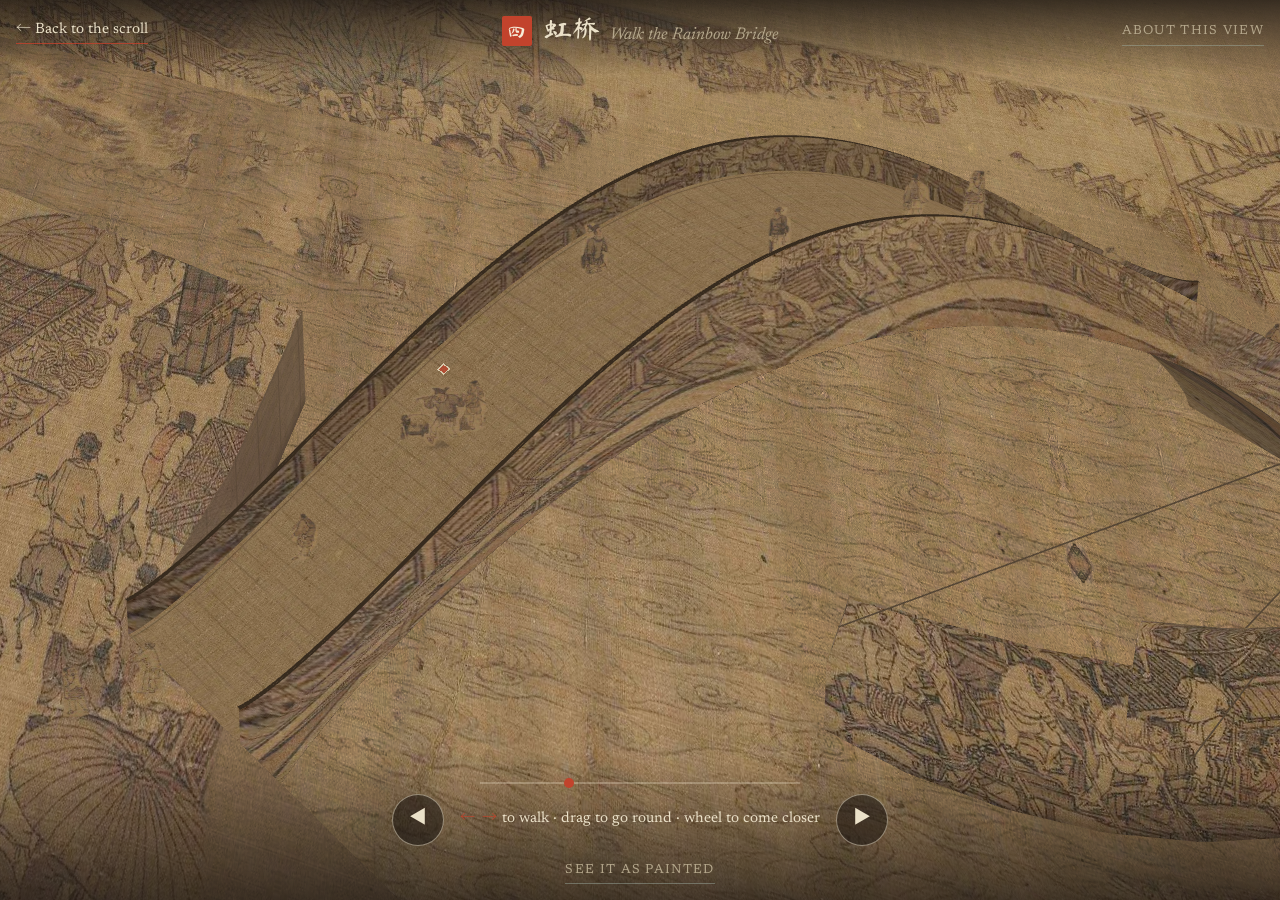
==== world.html @ d1f9a988 "Rebuild the Rainbow Bridge scene as a 3D world you can walk round The paper-theatre view stood flat " ====
<!doctype html>
<html lang="en">
<head>
<meta charset="utf-8">
<meta name="viewport" content="width=device-width, initial-scale=1, viewport-fit=cover">
<title>虹桥 · Walk the Rainbow Bridge</title>
<meta name="claude:viewport-fit-sides" content="cover">
<meta name="description" content="The Rainbow Bridge from Along the River During the Qingming Festival, rebuilt in 3D from the painting: walk a porter across it and go all the way round.">
<link rel="preconnect" href="https://fonts.googleapis.com">
<link rel="preconnect" href="https://fonts.gstatic.com" crossorigin>
<link rel="stylesheet" href="https://fonts.googleapis.com/css2?family=Ma+Shan+Zheng&family=Newsreader:ital,opsz,wght@0,6..72,400;0,6..72,500;1,6..72,400&family=Noto+Serif+SC:wght@400;600&display=swap">
<link rel="stylesheet" href="world.css">
</head>
<body>
<canvas id="gl" role="img" aria-label="The Rainbow Bridge from Along the River During the Qingming Festival, rebuilt in 3D, with a porter you can walk across it and a camera that goes all the way round"></canvas>

<header id="top">
  <a class="back" href="index.html#bridge">← Back to the scroll</a>
  <div class="title">
    <span class="seal" lang="zh-Hans">四</span>
    <h1><span class="zh" lang="zh-Hans">虹桥</span><span class="en">Walk the Rainbow Bridge</span></h1>
  </div>
  <button type="button" class="link" id="about-btn" aria-expanded="false" aria-controls="about">About this view</button>
</header>

<section id="about" hidden>
  <p>The river and its banks are the painting itself, laid back down on the ground it shows: from the painter’s own
    direction they line up with the scroll exactly. The bridge is rebuilt as a simple arch and dressed in the painted
    bridge’s own railing and timbers, so you can walk round it and under it.</p>
  <p>The painting only ever shows one side of things. The bridge’s far side wears its near side, as a symmetric bridge
    would; where the painting is hidden behind something, the gap is filled with its own blank water and silk.</p>
  <p>Your walker is a porter with two baskets on a shoulder pole, borrowed from the street outside Dr. Zhao’s shop near
    the end of the scroll. He always turns to face you, like a paper cut-out.</p>
</section>

<footer id="controls">
  <div class="where" id="where" aria-hidden="true"><span></span></div>
  <div class="row">
    <button type="button" class="walk" id="walk-left" aria-label="Walk left">◀</button>
    <p class="hint"><span class="desk"><span class="keys">← →</span> to walk · drag to go round · wheel to come closer</span><span class="touch">Hold ◀ or ▶ to walk · drag to go round · pinch to come closer</span></p>
    <button type="button" class="walk" id="walk-right" aria-label="Walk right">▶</button>
  </div>
  <button type="button" class="link" id="flat">See it as painted</button>
</footer>

<div id="loader" role="status"><span class="seal" lang="zh-Hans">桥</span><p>Raising the bridge out of the painting…</p></div>
<noscript><p class="noscript">This view needs JavaScript and WebGL 2.</p></noscript>
<script type="module" src="src/world.js"></script>
</body>
</html>
---- world.css ----
/* The paper-theatre view shares the scroll page's palette: a dark lacquered table, text in the colour of old silk,
   cinnabar for seals. The painting fills the screen; a header and a control strip float over it. */
:root {
  color-scheme: dark;
  --table: #1a1511;
  --table-rgb: 26, 21, 17;
  --silk: #ebe1c9;
  --silk-dim: #b4a78c;
  --cinnabar: #c2432c;
  --seal-text: #f7ecd8;
  --celadon: #9fb1a7;
  --f-brush: 'Ma Shan Zheng', 'STKaiti', 'KaiTi', 'Kaiti SC', serif;
  --f-text: 'Newsreader', 'Iowan Old Style', 'Palatino Linotype', Palatino, Georgia, 'Noto Serif SC', serif;
  --gut-l: max(16px, env(safe-area-inset-left, 0px));
  --gut-r: max(16px, env(safe-area-inset-right, 0px));
}
html, body { height: 100%; }
body { margin: 0; overflow: hidden; background: var(--table); color: var(--silk); font: 400 16px/1.5 var(--f-text); -webkit-font-smoothing: antialiased; }
button { font: inherit; color: inherit; }
:focus-visible { outline: 2px solid var(--celadon); outline-offset: 3px; }
#gl { position: fixed; inset: 0; width: 100%; height: 100%; display: block; touch-action: none; cursor: grab; }
#gl:active { cursor: grabbing; }
.seal { display: inline-grid; place-items: center; background: var(--cinnabar); color: var(--seal-text); font-family: var(--f-brush); line-height: 1; border-radius: 2px; }
.link {
  background: none; border: 0; padding: 4px 0; cursor: pointer; font-size: 13px; letter-spacing: .1em; text-transform: uppercase;
  color: var(--silk-dim); border-bottom: 1px solid rgba(159, 177, 167, .45);
}
.link:hover { color: var(--silk); }

#top {
  position: fixed; top: 0; left: 0; right: 0; z-index: 2; display: grid; grid-template-columns: 1fr auto 1fr; align-items: center; gap: 12px;
  padding: calc(14px + env(safe-area-inset-top, 0px)) var(--gut-r) 26px var(--gut-l);
  background: linear-gradient(rgba(var(--table-rgb), .78), rgba(var(--table-rgb), 0));
}
.back { justify-self: start; color: var(--silk); text-decoration: none; font-size: 15px; border-bottom: 1px solid rgba(194, 67, 44, .8); padding-bottom: 2px; }
.title { display: flex; align-items: center; gap: 12px; }
.title .seal { width: 30px; height: 30px; font-size: 19px; }
h1 { margin: 0; display: flex; align-items: baseline; gap: 10px; font-weight: 400; }
h1 .zh { font-family: var(--f-brush); font-size: 28px; line-height: 1; }
h1 .en { font-style: italic; font-size: 17px; color: var(--silk-dim); }
#about-btn { justify-self: end; }
#about {
  position: fixed; z-index: 2; top: calc(68px + env(safe-area-inset-top, 0px)); right: var(--gut-r); width: min(380px, calc(100vw - 32px));
  box-sizing: border-box; padding: 16px 18px; background: rgba(var(--table-rgb), .92); border: 1px solid rgba(159, 177, 167, .35); border-radius: 3px;
  font-size: 15px; line-height: 1.5;
}
#about p { margin: 0 0 .7em; }
#about p:last-child { margin: 0; color: var(--silk-dim); }

#controls {
  position: fixed; left: 0; right: 0; bottom: 0; z-index: 2; display: grid; justify-items: center; gap: 10px;
  padding: 30px var(--gut-r) calc(16px + env(safe-area-inset-bottom, 0px)) var(--gut-l);
  background: linear-gradient(rgba(var(--table-rgb), 0), rgba(var(--table-rgb), .7));
}
#controls .row { display: flex; align-items: center; gap: 16px; }
.walk {
  width: 52px; height: 52px; border-radius: 50%; border: 1px solid rgba(235, 225, 201, .5); background: rgba(var(--table-rgb), .55);
  font-size: 18px; cursor: pointer; touch-action: none; user-select: none; -webkit-user-select: none;
}
.walk:active { background: var(--cinnabar); border-color: var(--cinnabar); }
.hint { margin: 0; font-size: 15px; text-align: center; color: var(--silk); }
.hint .keys { color: var(--cinnabar); letter-spacing: .1em; }
.hint .touch { display: none; }
@media (pointer: coarse) { .hint .desk { display: none; } .hint .touch { display: inline; } }
.where { position: relative; width: min(320px, 70vw); height: 2px; background: rgba(235, 225, 201, .3); }
.where span { position: absolute; top: -4px; left: var(--at, 50%); width: 10px; height: 10px; margin-left: -5px; border-radius: 50%; background: var(--cinnabar); }
body.flat .where, body.flat #controls .row { opacity: .35; }

#loader { position: fixed; inset: 0; z-index: 10; display: grid; place-content: center; justify-items: center; gap: 14px; background: var(--table); transition: opacity .8s, visibility .8s; text-align: center; padding-inline: var(--gut-l) var(--gut-r); }
#loader .seal { width: 52px; height: 52px; font-size: 34px; animation: breathe 1.8s ease-in-out infinite; }
#loader p { margin: 0; color: var(--silk-dim); font-style: italic; max-width: 26em; }
body.ready #loader { opacity: 0; visibility: hidden; }
@keyframes breathe { 50% { opacity: .55; } }
.noscript { position: fixed; inset: 40% 0 auto; text-align: center; }

@media (max-width: 640px) {
  #top { grid-template-columns: 1fr auto; row-gap: 6px; }
  .title { grid-column: 1 / -1; grid-row: 2; }
  #about-btn { grid-row: 1; grid-column: 2; }
  h1 .zh { font-size: 24px; }
  h1 .en { font-size: 15px; }
  .hint { font-size: 13.5px; max-width: 13em; }
  #about { top: calc(96px + env(safe-area-inset-top, 0px)); }
}
@media (prefers-reduced-motion: reduce) { #loader .seal { animation: none; } }
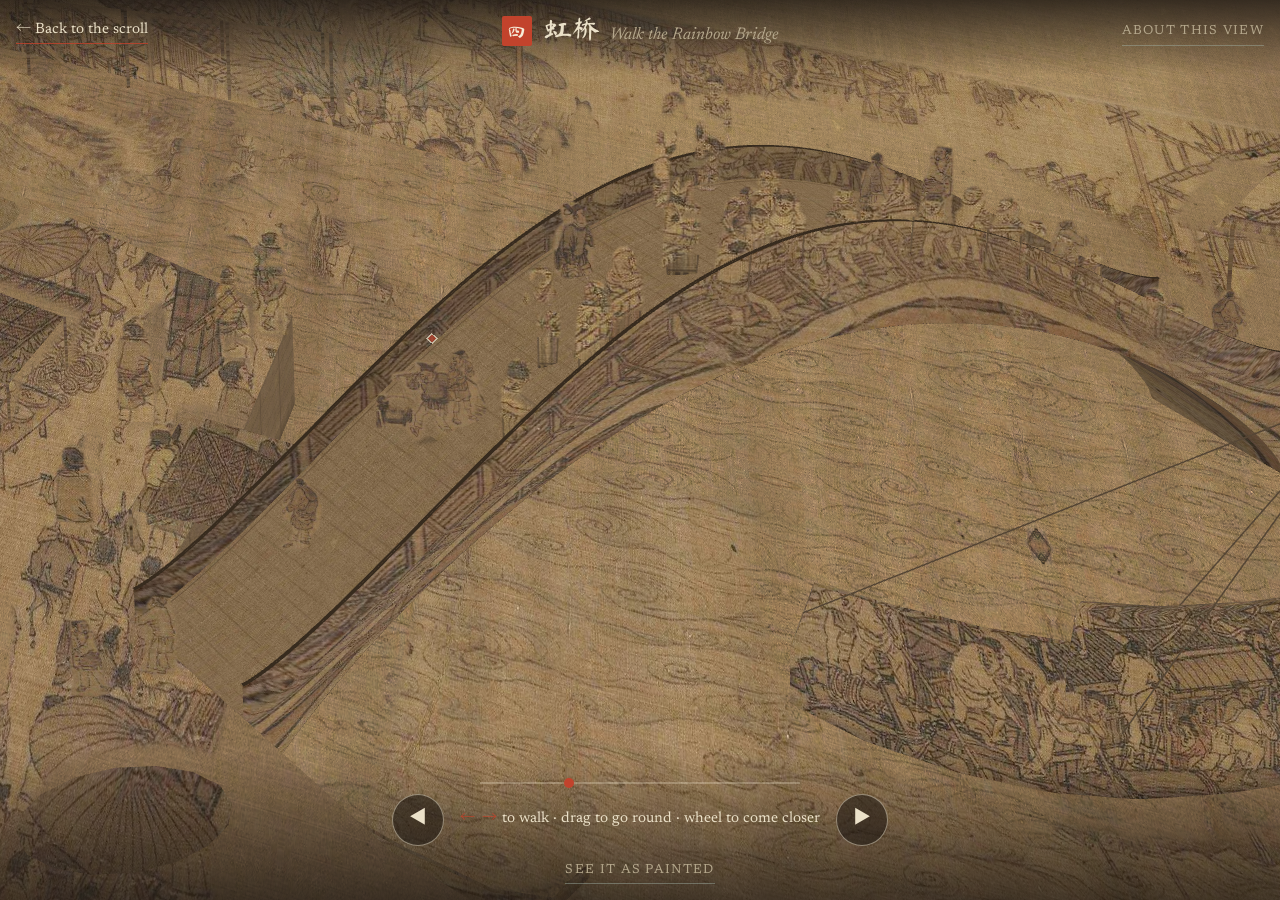
==== commit f7d44dab: "Fill the 3D bridge scene with the painting's own people, houses and boats The painted crowd on the b" ====
--- a/world.html
+++ b/world.html
@@ -25,12 +25,14 @@
 
 <section id="about" hidden>
   <p>The river and its banks are the painting itself, laid back down on the ground it shows: from the painter’s own
-    direction they line up with the scroll exactly. The bridge is rebuilt as a simple arch and dressed in the painted
-    bridge’s own railing and timbers, so you can walk round it and under it.</p>
-  <p>The painting only ever shows one side of things. The bridge’s far side wears its near side, as a symmetric bridge
-    would; where the painting is hidden behind something, the gap is filled with its own blank water and silk.</p>
+    direction they line up with the scroll exactly. The bridge, the boats, the houses, sheds, stalls and umbrellas are
+    rebuilt as simple models dressed in their own painted timbers and roofs, so you can walk round them.</p>
+  <p>The people are the painting’s own: the crowd on the bridge, the porters on the boat and the street at the bridge’s
+    foot, each cut out of the scroll and stood up where they are painted, and the willows beside them. The painting only
+    ever shows one side of things, so a model’s far side wears its near side, mirrored, and where the painting is hidden
+    behind something the gap is filled with its own blank water and silk.</p>
   <p>Your walker is a porter with two baskets on a shoulder pole, borrowed from the street outside Dr. Zhao’s shop near
-    the end of the scroll. He always turns to face you, like a paper cut-out.</p>
+    the end of the scroll. He, and everyone else, turns to face you like a paper cut-out.</p>
 </section>
 
 <footer id="controls">
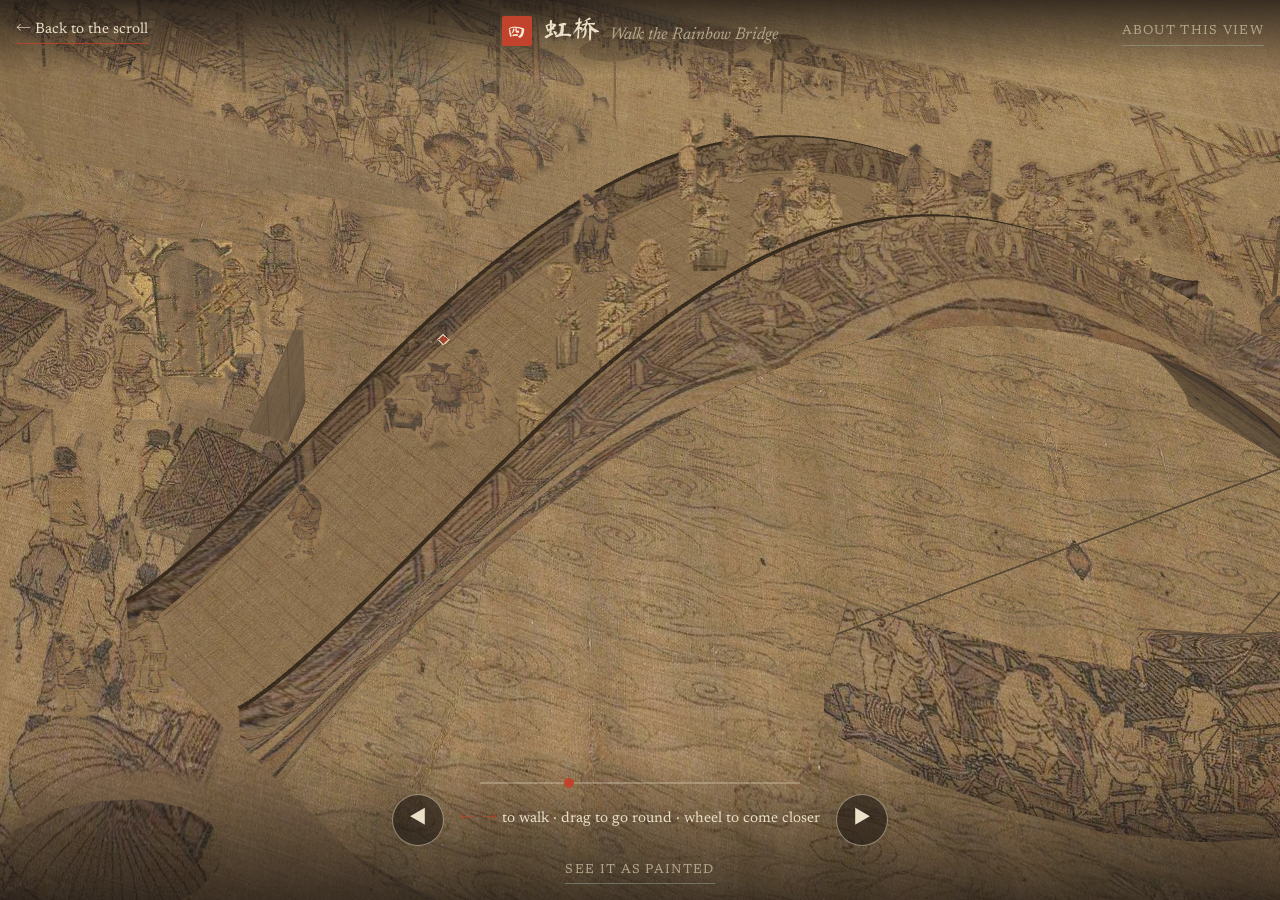
==== commit 524e5b3b: "Widen the 3D bridge scene and fill both banks The scene now runs from the wine shop west of the brid" ====
--- a/world.html
+++ b/world.html
@@ -25,10 +25,12 @@
 
 <section id="about" hidden>
   <p>The river and its banks are the painting itself, laid back down on the ground it shows: from the painter’s own
-    direction they line up with the scroll exactly. The bridge, the boats, the houses, sheds, stalls and umbrellas are
-    rebuilt as simple models dressed in their own painted timbers and roofs, so you can walk round them.</p>
-  <p>The people are the painting’s own: the crowd on the bridge, the porters on the boat and the street at the bridge’s
-    foot, each cut out of the scroll and stood up where they are painted, and the willows beside them. The painting only
+    direction they line up with the scroll exactly. The bridge, the boats, the halls, houses, sheds, stalls, tables and
+    umbrellas along both banks are rebuilt as simple models dressed in their own painted timbers and roofs, so you can
+    walk round them.</p>
+  <p>The people are the painting’s own: the crowd on the bridge, the street at the bridge’s foot, the porters on a boat
+    and the trackers hauling another, each cut out of the scroll and stood up where they are painted, with the carts,
+    horses, donkeys and willows beside them. The painting only
     ever shows one side of things, so a model’s far side wears its near side, mirrored, and where the painting is hidden
     behind something the gap is filled with its own blank water and silk.</p>
   <p>Your walker is a porter with two baskets on a shoulder pole, borrowed from the street outside Dr. Zhao’s shop near
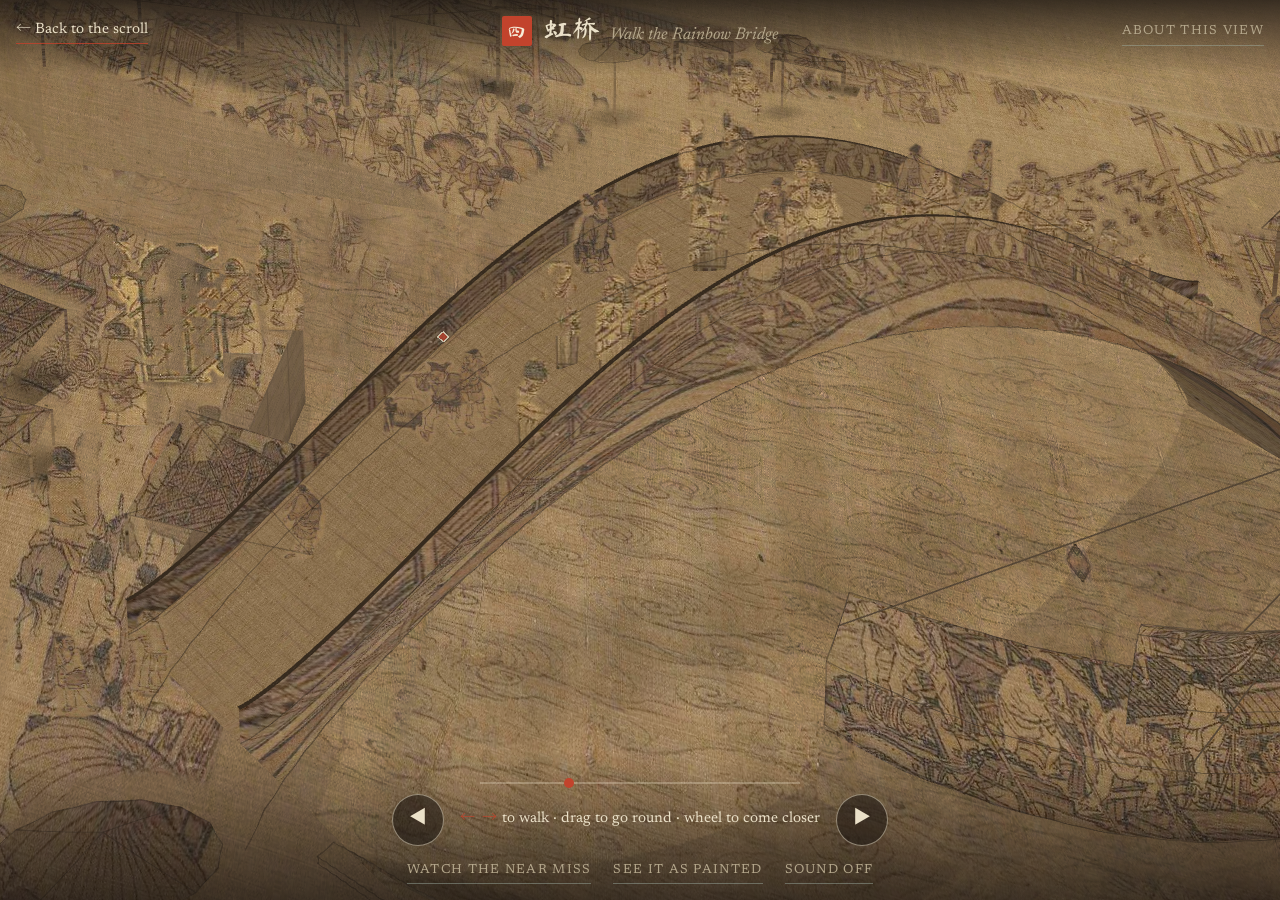
==== commit 7fa914be: "Bring the 3D bridge scene to life: the near miss, walkers, reflections, sound, notes - The near miss" ====
--- a/world.html
+++ b/world.html
@@ -35,6 +35,8 @@
     behind something the gap is filled with its own blank water and silk.</p>
   <p>Your walker is a porter with two baskets on a shoulder pole, borrowed from the street outside Dr. Zhao’s shop near
     the end of the scroll. He, and everyone else, turns to face you like a paper cut-out.</p>
+  <p>The near miss is staged from what the painting shows at its moment; how it got there is imagined. The sounds are
+    synthesized, not recorded. The notes quote Meng Yuanlao’s memoir of Kaifeng, 东京梦华录 (1147).</p>
 </section>
 
 <footer id="controls">
@@ -44,8 +46,19 @@
     <p class="hint"><span class="desk"><span class="keys">← →</span> to walk · drag to go round · wheel to come closer</span><span class="touch">Hold ◀ or ▶ to walk · drag to go round · pinch to come closer</span></p>
     <button type="button" class="walk" id="walk-right" aria-label="Walk right">▶</button>
   </div>
-  <button type="button" class="link" id="flat">See it as painted</button>
+  <div class="links"><button type="button" class="link" id="watch"><span class="long">Watch the near miss</span><span class="short">Near miss</span></button><button type="button" class="link" id="flat">See it as painted</button><button type="button" class="link" id="sound" aria-pressed="false">Sound off</button></div>
 </footer>
+
+<p id="caption" aria-live="polite"></p>
+
+<div id="pois" aria-label="Points of interest"></div>
+<aside id="note" hidden role="dialog" aria-labelledby="note-title">
+  <button type="button" id="note-close" class="close" aria-label="Close the note">×</button>
+  <p class="kicker"><span class="seal" id="note-num" lang="zh-Hans"></span><span class="zh" id="note-zh" lang="zh-Hans"></span></p>
+  <h2 id="note-title"></h2>
+  <p id="note-body"></p>
+  <div class="act" id="note-act"></div>
+</aside>
 
 <div id="loader" role="status"><span class="seal" lang="zh-Hans">桥</span><p>Raising the bridge out of the painting…</p></div>
 <noscript><p class="noscript">This view needs JavaScript and WebGL 2.</p></noscript>
--- a/world.css
+++ b/world.css
@@ -83,3 +83,48 @@
   #about { top: calc(96px + env(safe-area-inset-top, 0px)); }
 }
 @media (prefers-reduced-motion: reduce) { #loader .seal { animation: none; } }
+
+#controls .links { display: flex; gap: 22px; }
+#controls .links .link { white-space: nowrap; }
+#watch .short { display: none; }
+@media (max-width: 640px) {
+  #controls .links { gap: 16px; }
+  #controls .links .link { font-size: 12px; letter-spacing: .08em; }
+  #watch .long { display: none; } #watch .short { display: inline; }
+}
+#caption {
+  position: fixed; z-index: 2; left: 50%; bottom: calc(150px + env(safe-area-inset-bottom, 0px)); transform: translateX(-50%);
+  width: min(560px, calc(100vw - 32px)); margin: 0; text-align: center; font-style: italic; font-size: 19px; line-height: 1.4;
+  color: var(--silk); text-shadow: 0 1px 2px rgba(var(--table-rgb), .9), 0 0 14px rgba(var(--table-rgb), .8);
+  opacity: 0; transition: opacity .6s; pointer-events: none;
+}
+#caption.on { opacity: 1; }
+@media (max-width: 640px) { #caption { font-size: 16.5px; bottom: calc(160px + env(safe-area-inset-bottom, 0px)); } }
+
+#pois { position: fixed; inset: 0; z-index: 1; pointer-events: none; }
+.poi {
+  position: absolute; left: 0; top: 0; display: flex; align-items: center; gap: 7px; margin: -13px 0 0 -13px; padding: 0; border: 0; background: none;
+  cursor: pointer; pointer-events: auto; transition: opacity .3s; will-change: transform;
+}
+.poi .seal { width: 26px; height: 26px; font-size: 16px; box-shadow: 0 0 0 2px rgba(235, 225, 201, .55), 0 2px 8px rgba(var(--table-rgb), .5); }
+.poi .lbl {
+  font-size: 14px; font-style: italic; color: var(--silk); white-space: nowrap;
+  text-shadow: 0 1px 2px rgba(var(--table-rgb), .95), 0 0 10px rgba(var(--table-rgb), .8);
+}
+.poi[hidden] { display: none; }
+.poi:hover .seal, .poi:focus-visible .seal { box-shadow: 0 0 0 2px var(--silk), 0 2px 10px rgba(var(--table-rgb), .6); }
+@media (max-width: 640px) { .poi .lbl { display: none; } .poi:focus-visible .lbl { display: inline; } }
+#note {
+  position: fixed; z-index: 3; right: var(--gut-r); top: calc(78px + env(safe-area-inset-top, 0px)); width: min(380px, calc(100vw - 32px));
+  box-sizing: border-box; padding: 18px 20px 16px; background: rgba(var(--table-rgb), .93); border: 1px solid rgba(159, 177, 167, .35); border-radius: 3px;
+}
+#note .kicker { display: flex; align-items: center; gap: 10px; margin: 0 0 8px; }
+#note .kicker .seal { width: 26px; height: 26px; font-size: 16px; }
+#note .kicker .zh { font-family: var(--f-brush); font-size: 22px; line-height: 1; }
+#note h2 { margin: 0 0 8px; font-weight: 500; font-size: 20px; }
+#note p { margin: 0 0 12px; font-size: 15.5px; line-height: 1.5; }
+#note .act { display: flex; flex-wrap: wrap; gap: 18px; }
+#note a.link { text-decoration: none; }
+#note .close { position: absolute; top: 8px; right: 10px; border: 0; background: none; color: var(--silk-dim); font-size: 24px; line-height: 1; cursor: pointer; padding: 4px; }
+#note .close:hover { color: var(--silk); }
+@media (max-width: 640px) { #note { top: auto; bottom: calc(150px + env(safe-area-inset-bottom, 0px)); } }
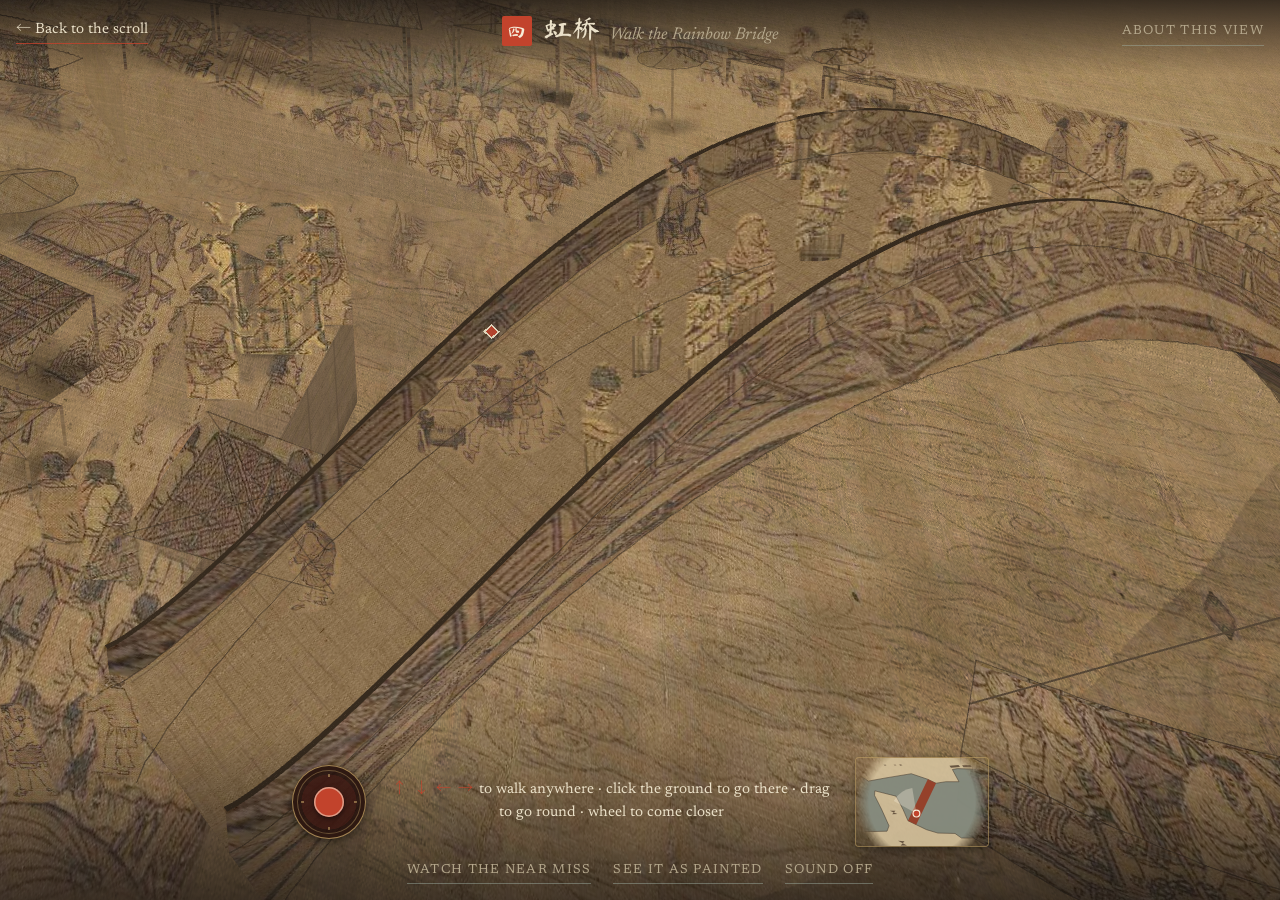
==== commit 915df1be: "Walk anywhere around the bridge, and a lacquered plaque to enter - The porter now moves freely in tw" ====
--- a/world.html
+++ b/world.html
@@ -34,17 +34,17 @@
     ever shows one side of things, so a model’s far side wears its near side, mirrored, and where the painting is hidden
     behind something the gap is filled with its own blank water and silk.</p>
   <p>Your walker is a porter with two baskets on a shoulder pole, borrowed from the street outside Dr. Zhao’s shop near
-    the end of the scroll. He, and everyone else, turns to face you like a paper cut-out.</p>
+    the end of the scroll. He can go anywhere on the bridge and the banks around it, but not into the river or through
+    a building; hold Shift to hurry. He, and everyone else, turns to face you like a paper cut-out.</p>
   <p>The near miss is staged from what the painting shows at its moment; how it got there is imagined. The sounds are
     synthesized, not recorded. The notes quote Meng Yuanlao’s memoir of Kaifeng, 东京梦华录 (1147).</p>
 </section>
 
 <footer id="controls">
-  <div class="where" id="where" aria-hidden="true"><span></span></div>
   <div class="row">
-    <button type="button" class="walk" id="walk-left" aria-label="Walk left">◀</button>
-    <p class="hint"><span class="desk"><span class="keys">← →</span> to walk · drag to go round · wheel to come closer</span><span class="touch">Hold ◀ or ▶ to walk · drag to go round · pinch to come closer</span></p>
-    <button type="button" class="walk" id="walk-right" aria-label="Walk right">▶</button>
+    <div class="pad" id="pad" aria-hidden="true"><span class="ring"></span><span class="knob"></span></div>
+    <p class="hint"><span class="desk"><span class="keys">↑ ↓ ← →</span> to walk anywhere · click the ground to go there · drag to go round · wheel to come closer</span><span class="touch">Drag the pad, or tap the ground, to walk · drag to go round · pinch to come closer</span></p>
+    <canvas id="map" aria-label="Map of where you are" role="img"></canvas>
   </div>
   <div class="links"><button type="button" class="link" id="watch"><span class="long">Watch the near miss</span><span class="short">Near miss</span></button><button type="button" class="link" id="flat">See it as painted</button><button type="button" class="link" id="sound" aria-pressed="false">Sound off</button></div>
 </footer>
--- a/world.css
+++ b/world.css
@@ -52,19 +52,31 @@
   padding: 30px var(--gut-r) calc(16px + env(safe-area-inset-bottom, 0px)) var(--gut-l);
   background: linear-gradient(rgba(var(--table-rgb), 0), rgba(var(--table-rgb), .7));
 }
-#controls .row { display: flex; align-items: center; gap: 16px; }
-.walk {
-  width: 52px; height: 52px; border-radius: 50%; border: 1px solid rgba(235, 225, 201, .5); background: rgba(var(--table-rgb), .55);
-  font-size: 18px; cursor: pointer; touch-action: none; user-select: none; -webkit-user-select: none;
-}
-.walk:active { background: var(--cinnabar); border-color: var(--cinnabar); }
-.hint { margin: 0; font-size: 15px; text-align: center; color: var(--silk); }
+#controls .row { display: flex; align-items: center; gap: 20px; }
+.hint { margin: 0; font-size: 15px; text-align: center; color: var(--silk); max-width: 30em; }
 .hint .keys { color: var(--cinnabar); letter-spacing: .1em; }
 .hint .touch { display: none; }
 @media (pointer: coarse) { .hint .desk { display: none; } .hint .touch { display: inline; } }
-.where { position: relative; width: min(320px, 70vw); height: 2px; background: rgba(235, 225, 201, .3); }
-.where span { position: absolute; top: -4px; left: var(--at, 50%); width: 10px; height: 10px; margin-left: -5px; border-radius: 50%; background: var(--cinnabar); }
-body.flat .where, body.flat #controls .row { opacity: .35; }
+/* the walking pad: a ring of gilt key-fret on lacquer, and a seal-red knob to drag */
+.pad {
+  position: relative; flex: none; width: 74px; height: 74px; border-radius: 50%; cursor: grab; touch-action: none; user-select: none; -webkit-user-select: none;
+  background: radial-gradient(circle, rgba(59, 24, 18, .9) 0 52%, rgba(36, 16, 12, .85) 53% 100%);
+  box-shadow: inset 0 0 0 1px rgba(201, 168, 106, .75), inset 0 0 0 5px rgba(36, 16, 12, .85), inset 0 0 0 6px rgba(201, 168, 106, .4), 0 3px 8px rgba(0, 0, 0, .45);
+}
+.pad .ring {
+  position: absolute; inset: 9px; border-radius: 50%;
+  background: conic-gradient(from 0deg, rgba(201, 168, 106, .55) 0 2deg, transparent 2deg 88deg, rgba(201, 168, 106, .55) 88deg 92deg, transparent 92deg 178deg,
+    rgba(201, 168, 106, .55) 178deg 182deg, transparent 182deg 268deg, rgba(201, 168, 106, .55) 268deg 272deg, transparent 272deg 358deg, rgba(201, 168, 106, .55) 358deg);
+  -webkit-mask: radial-gradient(circle, transparent 0 62%, #000 63% 100%); mask: radial-gradient(circle, transparent 0 62%, #000 63% 100%);
+}
+.pad .knob {
+  position: absolute; left: 50%; top: 50%; width: 30px; height: 30px; margin: -15px 0 0 -15px; border-radius: 50%; background: var(--cinnabar);
+  box-shadow: inset 0 0 0 1.5px rgba(247, 236, 216, .55), 0 2px 5px rgba(0, 0, 0, .5); transition: transform .12s ease-out;
+}
+.pad.on { cursor: grabbing; }
+.pad.on .knob { transition: none; }
+#map { flex: none; width: 132px; height: 88px; border-radius: 3px; box-shadow: 0 0 0 1px rgba(201, 168, 106, .55), 0 3px 8px rgba(0, 0, 0, .45); }
+body.flat #controls .row { opacity: .35; }
 
 #loader { position: fixed; inset: 0; z-index: 10; display: grid; place-content: center; justify-items: center; gap: 14px; background: var(--table); transition: opacity .8s, visibility .8s; text-align: center; padding-inline: var(--gut-l) var(--gut-r); }
 #loader .seal { width: 52px; height: 52px; font-size: 34px; animation: breathe 1.8s ease-in-out infinite; }
@@ -79,7 +91,10 @@
   #about-btn { grid-row: 1; grid-column: 2; }
   h1 .zh { font-size: 24px; }
   h1 .en { font-size: 15px; }
-  .hint { font-size: 13.5px; max-width: 13em; }
+  .hint { font-size: 12.5px; max-width: 11em; line-height: 1.35; }
+  #controls .row { gap: 12px; }
+  .pad { width: 66px; height: 66px; }
+  #map { width: 104px; height: 70px; }
   #about { top: calc(96px + env(safe-area-inset-top, 0px)); }
 }
 @media (prefers-reduced-motion: reduce) { #loader .seal { animation: none; } }
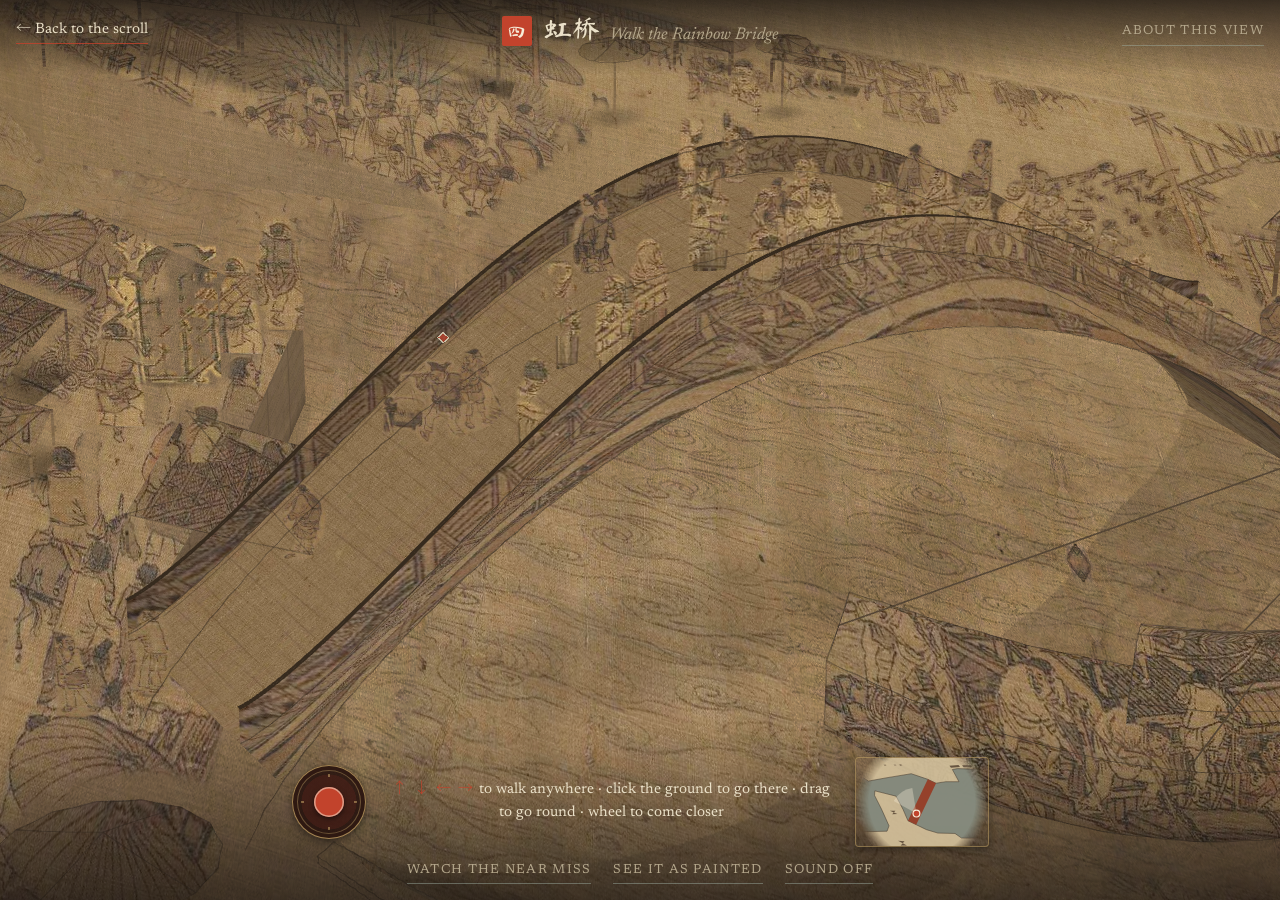
==== commit db1447dc: "Make every scene of the scroll walkable in 3D world.html?scene=<id> now opens any of the seven chapt" ====
--- a/world.html
+++ b/world.html
@@ -3,41 +3,30 @@
 <head>
 <meta charset="utf-8">
 <meta name="viewport" content="width=device-width, initial-scale=1, viewport-fit=cover">
-<title>虹桥 · Walk the Rainbow Bridge</title>
+<title>入画 · Walk into the painting</title>
 <meta name="claude:viewport-fit-sides" content="cover">
-<meta name="description" content="The Rainbow Bridge from Along the River During the Qingming Festival, rebuilt in 3D from the painting: walk a porter across it and go all the way round.">
+<meta name="description" content="A scene from Along the River During the Qingming Festival, rebuilt in 3D from the painting: walk a porter through it and go all the way round.">
 <link rel="preconnect" href="https://fonts.googleapis.com">
 <link rel="preconnect" href="https://fonts.gstatic.com" crossorigin>
 <link rel="stylesheet" href="https://fonts.googleapis.com/css2?family=Ma+Shan+Zheng&family=Newsreader:ital,opsz,wght@0,6..72,400;0,6..72,500;1,6..72,400&family=Noto+Serif+SC:wght@400;600&display=swap">
 <link rel="stylesheet" href="world.css">
 </head>
 <body>
-<canvas id="gl" role="img" aria-label="The Rainbow Bridge from Along the River During the Qingming Festival, rebuilt in 3D, with a porter you can walk across it and a camera that goes all the way round"></canvas>
+<canvas id="gl" role="img" aria-label="A scene from Along the River During the Qingming Festival, rebuilt in 3D, with a porter you can walk through it and a camera that goes all the way round"></canvas>
 
 <header id="top">
-  <a class="back" href="index.html#bridge">← Back to the scroll</a>
+  <a class="back" href="index.html">← Back to the scroll</a>
   <div class="title">
-    <span class="seal" lang="zh-Hans">四</span>
-    <h1><span class="zh" lang="zh-Hans">虹桥</span><span class="en">Walk the Rainbow Bridge</span></h1>
+    <span class="seal" lang="zh-Hans"></span>
+    <h1><span class="zh" lang="zh-Hans"></span><span class="en"></span></h1>
   </div>
   <button type="button" class="link" id="about-btn" aria-expanded="false" aria-controls="about">About this view</button>
 </header>
 
+<!-- the scene's own notes (S.page.text) replace these -->
 <section id="about" hidden>
-  <p>The river and its banks are the painting itself, laid back down on the ground it shows: from the painter’s own
-    direction they line up with the scroll exactly. The bridge, the boats, the halls, houses, sheds, stalls, tables and
-    umbrellas along both banks are rebuilt as simple models dressed in their own painted timbers and roofs, so you can
-    walk round them.</p>
-  <p>The people are the painting’s own: the crowd on the bridge, the street at the bridge’s foot, the porters on a boat
-    and the trackers hauling another, each cut out of the scroll and stood up where they are painted, with the carts,
-    horses, donkeys and willows beside them. The painting only
-    ever shows one side of things, so a model’s far side wears its near side, mirrored, and where the painting is hidden
-    behind something the gap is filled with its own blank water and silk.</p>
-  <p>Your walker is a porter with two baskets on a shoulder pole, borrowed from the street outside Dr. Zhao’s shop near
-    the end of the scroll. He can go anywhere on the bridge and the banks around it, but not into the river or through
-    a building; hold Shift to hurry. He, and everyone else, turns to face you like a paper cut-out.</p>
-  <p>The near miss is staged from what the painting shows at its moment; how it got there is imagined. The sounds are
-    synthesized, not recorded. The notes quote Meng Yuanlao’s memoir of Kaifeng, 东京梦华录 (1147).</p>
+  <p>The ground is the painting itself, laid back down on the ground it shows; the buildings, boats, people and trees
+    are rebuilt or stood up out of it, so you can walk round them.</p>
 </section>
 
 <footer id="controls">
@@ -60,7 +49,7 @@
   <div class="act" id="note-act"></div>
 </aside>
 
-<div id="loader" role="status"><span class="seal" lang="zh-Hans">桥</span><p>Raising the bridge out of the painting…</p></div>
+<div id="loader" role="status"><span class="seal" lang="zh-Hans">画</span><p>Raising the scene out of the painting…</p></div>
 <noscript><p class="noscript">This view needs JavaScript and WebGL 2.</p></noscript>
 <script type="module" src="src/world.js"></script>
 </body>
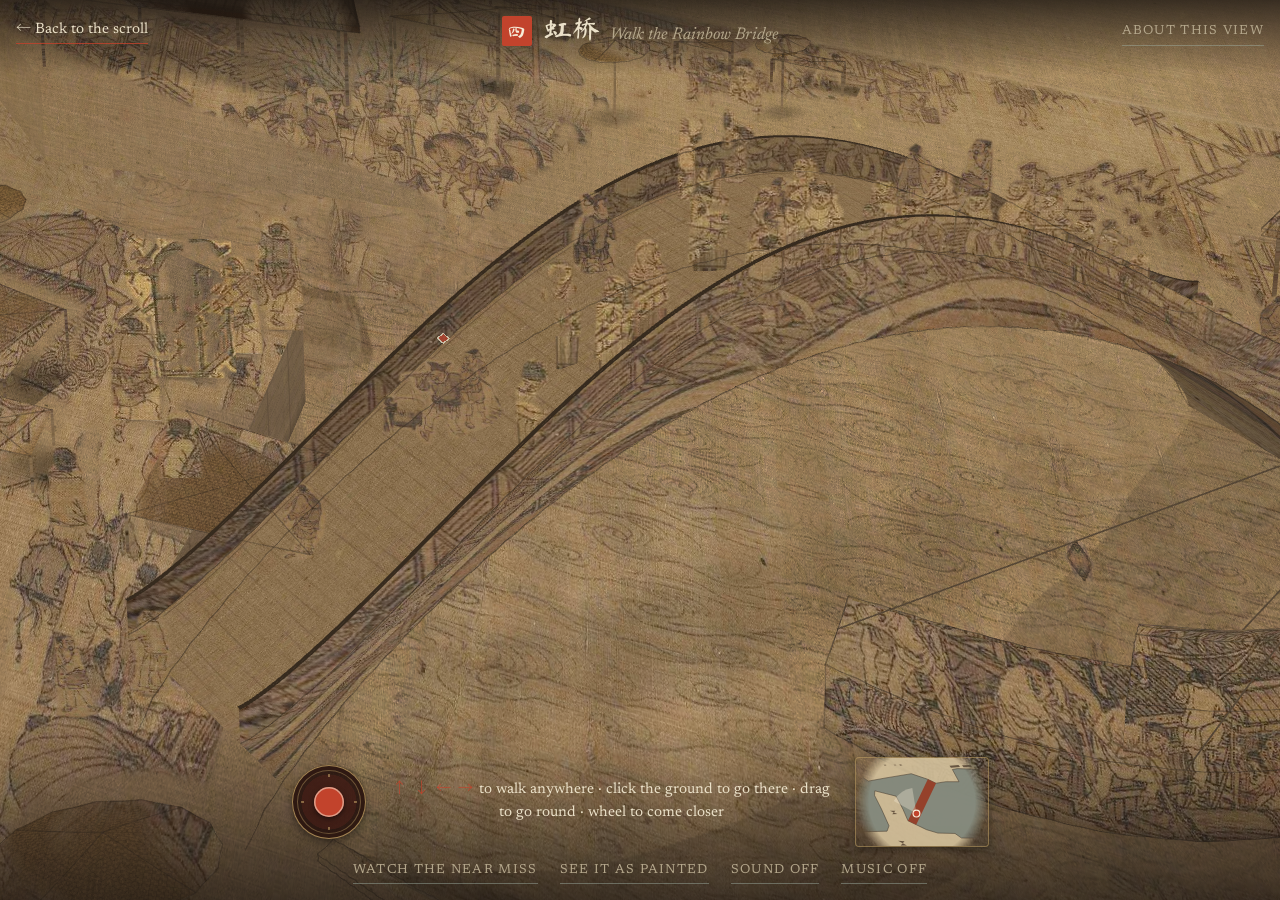
==== commit f4ff5db0: "Credit, music, more detailed buildings, and the scenes to walk into at the end - The title page and " ====
--- a/world.html
+++ b/world.html
@@ -6,6 +6,7 @@
 <title>入画 · Walk into the painting</title>
 <meta name="claude:viewport-fit-sides" content="cover">
 <meta name="description" content="A scene from Along the River During the Qingming Festival, rebuilt in 3D from the painting: walk a porter through it and go all the way round.">
+<meta name="author" content="Bo Wang">
 <link rel="preconnect" href="https://fonts.googleapis.com">
 <link rel="preconnect" href="https://fonts.gstatic.com" crossorigin>
 <link rel="stylesheet" href="https://fonts.googleapis.com/css2?family=Ma+Shan+Zheng&family=Newsreader:ital,opsz,wght@0,6..72,400;0,6..72,500;1,6..72,400&family=Noto+Serif+SC:wght@400;600&display=swap">
@@ -35,7 +36,7 @@
     <p class="hint"><span class="desk"><span class="keys">↑ ↓ ← →</span> to walk anywhere · click the ground to go there · drag to go round · wheel to come closer</span><span class="touch">Drag the pad, or tap the ground, to walk · drag to go round · pinch to come closer</span></p>
     <canvas id="map" aria-label="Map of where you are" role="img"></canvas>
   </div>
-  <div class="links"><button type="button" class="link" id="watch"><span class="long">Watch the near miss</span><span class="short">Near miss</span></button><button type="button" class="link" id="flat">See it as painted</button><button type="button" class="link" id="sound" aria-pressed="false">Sound off</button></div>
+  <div class="links"><button type="button" class="link" id="watch"><span class="long">Watch the near miss</span><span class="short">Near miss</span></button><button type="button" class="link" id="flat"><span class="long">See it as painted</span><span class="short">As painted</span></button><button type="button" class="link" id="sound" aria-pressed="false">Sound off</button><button type="button" class="link" data-music data-music-label="Music" aria-pressed="false">Music off</button></div>
 </footer>
 
 <p id="caption" aria-live="polite"></p>
--- a/world.css
+++ b/world.css
@@ -101,11 +101,13 @@
 
 #controls .links { display: flex; gap: 22px; }
 #controls .links .link { white-space: nowrap; }
-#watch .short { display: none; }
+#watch .short, #flat .short { display: none; }
+#controls [data-music].playing::before { content: ''; display: inline-block; width: 6px; height: 6px; margin-right: 7px; border-radius: 50%; background: var(--cinnabar); vertical-align: 2px; animation: breathe 2.2s ease-in-out infinite; }
 @media (max-width: 640px) {
   #controls .links { gap: 16px; }
   #controls .links .link { font-size: 12px; letter-spacing: .08em; }
-  #watch .long { display: none; } #watch .short { display: inline; }
+  #watch .long, #flat .long { display: none; } #watch .short, #flat .short { display: inline; }
+  #controls .links { flex-wrap: wrap; justify-content: center; row-gap: 6px; }
 }
 #caption {
   position: fixed; z-index: 2; left: 50%; bottom: calc(150px + env(safe-area-inset-bottom, 0px)); transform: translateX(-50%);
